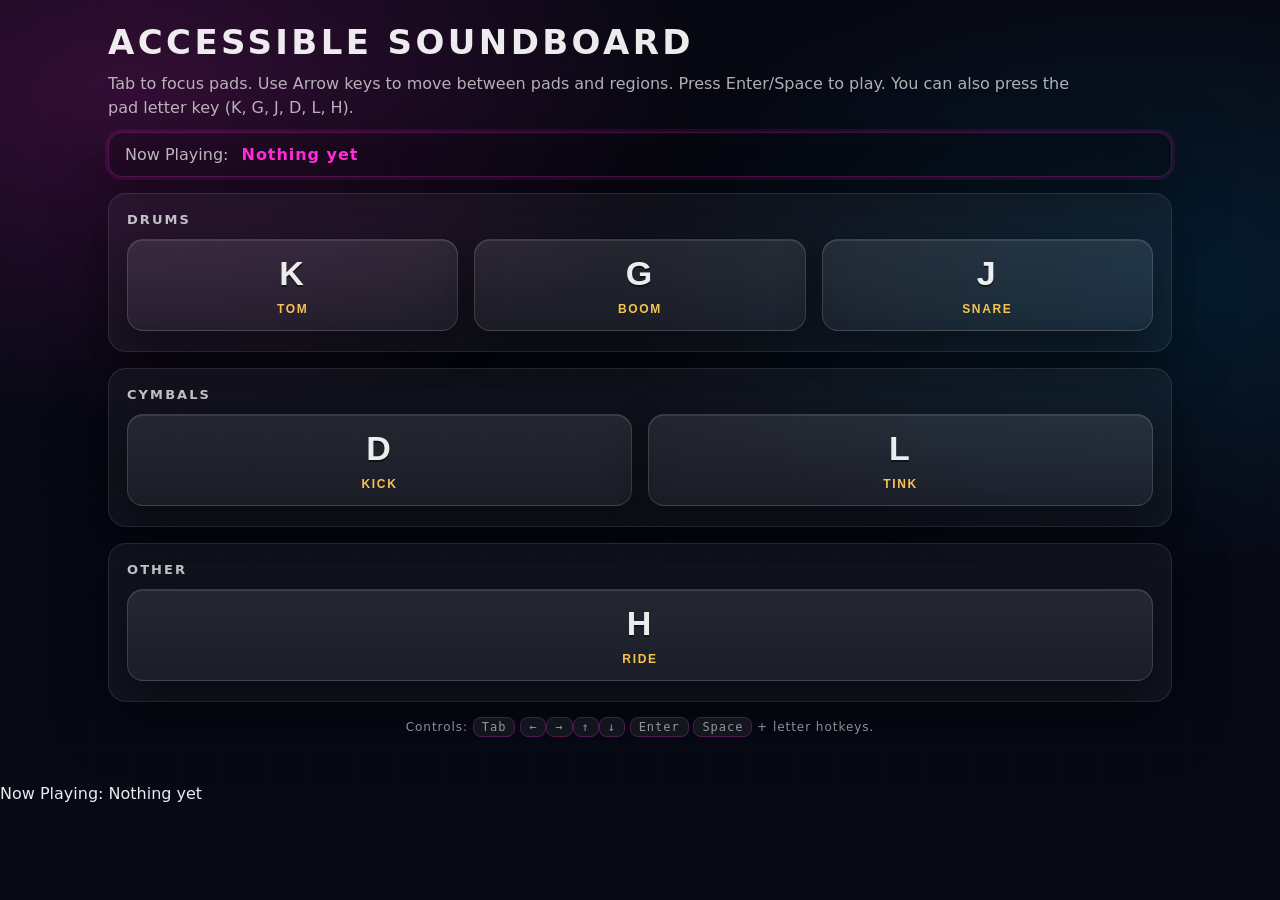
==== Accessible Interface 2/css/index.html @ 223567c2 "Added now playing text update feature" ====
<!doctype html>
<html lang="en">
  <head>
    <meta charset="utf-8" />
    <meta name="viewport" content="width=device-width, initial-scale=1" />
    <title>Accessible Soundboard</title>

    <!-- Link CSS  -->
<link rel="stylesheet" href="../css/style.css">
  </head>

  <body>
    <main class="app" aria-describedby="instructions">
      <header class="header">
        <h1 class="title">Accessible Soundboard</h1>

        <p class="subtitle" id="instructions">
          Tab to focus pads. Use Arrow keys to move between pads and regions. Press Enter/Space to play.
          You can also press the pad letter key (K, G, J, D, L, H).
        </p>

        <div class="now-playing" aria-live="polite" aria-atomic="true">
          <span class="np-label">Now Playing:</span>
          <span class="np-value" id="nowPlayingText">Nothing yet</span>
        </div>

        <!-- Screen reader status -->
        <p id="srStatus" class="sr-only" aria-live="polite" aria-atomic="true">Ready.</p>
      </header>

      <!-- ====== DRUMS (3 pads in HTML ) ====== -->
      <section class="region" data-region="drums" aria-labelledby="drumsTitle">
        <h2 class="region-title" id="drumsTitle">DRUMS</h2>

        <div class="pad-grid pad-grid--3" role="group" aria-label="Drum pads">
          <button
            class="pad"
            type="button"
            data-region="drums"
            data-key="K"
            data-label="Tom"
            data-file="./sounds/tom.mp3"
            data-index="0"
            aria-label="Tom pad. Key K."
          >
            <span class="pad-key" aria-hidden="true">K</span>
            <span class="pad-name" aria-hidden="true">TOM</span>
          </button>

          <button
            class="pad"
            type="button"
            data-region="drums"
            data-key="G"
            data-label="Boom"
            data-file="./sounds/boom.mp3"
            data-index="1"
            aria-label="Boom pad. Key G."
          >
            <span class="pad-key" aria-hidden="true">G</span>
            <span class="pad-name" aria-hidden="true">BOOM</span>
          </button>

          <button
            class="pad"
            type="button"
            data-region="drums"
            data-key="J"
            data-label="Snare"
            data-file="./sounds/snare.mp3"
            data-index="2"
            aria-label="Snare pad. Key J."
          >
            <span class="pad-key" aria-hidden="true">J</span>
            <span class="pad-name" aria-hidden="true">SNARE</span>
          </button>
        </div>
      </section>

      <!-- ====== CYMBALS  ====== -->
      <section class="region" data-region="cymbals" aria-labelledby="cymbalsTitle">
        <h2 class="region-title" id="cymbalsTitle">CYMBALS</h2>

        <div
          class="pad-grid pad-grid--2"
          role="group"
          aria-label="Cymbal pads"
          id="cymbalsPads"
        ></div>
      </section>

      <!-- ====== OTHER  ====== -->
      <section class="region" data-region="other" aria-labelledby="otherTitle">
        <h2 class="region-title" id="otherTitle">OTHER</h2>

        <div
          class="pad-grid pad-grid--1"
          role="group"
          aria-label="Other pads"
          id="otherPads"
        ></div>
      </section>

      <footer class="footer">
        Controls:
        <kbd>Tab</kbd>
        <kbd>←</kbd><kbd>→</kbd><kbd>↑</kbd><kbd>↓</kbd>
        <kbd>Enter</kbd>
        <kbd>Space</kbd>
        + letter hotkeys.
      </footer>
    </main>
<p id="status">Now Playing: Nothing yet</p>
    <script src="../js/main.js"></script>
  </body>
</html>
---- Accessible Interface 2/css/style.css ----
:root {
  --bg0: #060711;
  --bg1: #070a16;
  --panel: rgba(255, 255, 255, 0.045);
  --panelBorder: rgba(255, 255, 255, 0.10);

  --padTop: rgba(255, 255, 255, 0.09);
  --padBottom: rgba(255, 255, 255, 0.045);
  --padBorder: rgba(255, 255, 255, 0.14);

  /* ✅ Electric pink accent */
  --accent: #ff2bd6;
  --accentSoft: rgba(255, 43, 214, 0.22);
  --accentRing: rgba(255, 43, 214, 0.55);

  --text: rgba(255, 255, 255, 0.92);
  --muted: rgba(255, 255, 255, 0.68);

  --gold: #f6c453;
}

*,
*::before,
*::after { box-sizing: border-box; }

html, body { height: 100%; }

body {
  margin: 0;
  font-family: ui-sans-serif, system-ui, -apple-system, Segoe UI, Roboto, Arial;
  color: var(--text);
  background:
    radial-gradient(950px 560px at 10% 10%, rgba(255, 43, 214, 0.18), transparent 60%),
    radial-gradient(900px 520px at 90% 30%, rgba(0, 180, 255, 0.12), transparent 60%),
    linear-gradient(180deg, var(--bg0), var(--bg1));
  overflow-x: hidden;
}

/* subtle grid */
body::before {
  content: "";
  position: fixed;
  inset: 0;
  pointer-events: none;
  background-image:
    linear-gradient(to right, rgba(255,255,255,0.07) 1px, transparent 1px),
    linear-gradient(to bottom, rgba(255,255,255,0.07) 1px, transparent 1px);
  background-size: 44px 44px;
  opacity: 0.14;
}

.app {
  max-width: 1100px;
  margin: 0 auto;
  padding: 22px 18px 34px;
}

.header {
  text-align: left;
  margin-bottom: 14px;
}

.title {
  margin: 0;
  font-weight: 900;
  letter-spacing: 0.10em;
  text-transform: uppercase;
  font-size: clamp(22px, 3vw, 34px);
}

.subtitle {
  margin: 10px 0 12px;
  color: var(--muted);
  line-height: 1.5;
  max-width: 980px;
}

.now-playing {
  margin-top: 10px;
  padding: 12px 16px;
  border-radius: 14px;
  background: rgba(0,0,0,0.22);
  border: 1px solid rgba(255, 43, 214, 0.25);
  box-shadow:
    0 0 0 3px rgba(255, 43, 214, 0.10),
    0 18px 60px rgba(0, 0, 0, 0.50);
}

.np-label {
  color: rgba(255,255,255,0.70);
  margin-right: 8px;
}

.np-value {
  color: var(--accent);
  font-weight: 800;
  letter-spacing: 0.06em;
}

/* ===== Regions ===== */
.region {
  margin-top: 16px;
  padding: 18px 18px 20px;
  border-radius: 18px;
  background: var(--panel);
  border: 1px solid var(--panelBorder);
  box-shadow: 0 18px 60px rgba(0,0,0,0.40);
  transition: box-shadow 140ms ease, border-color 140ms ease, transform 140ms ease;
}

.region--focused {
  border-color: rgba(255, 43, 214, 0.40);
  box-shadow:
    0 0 0 3px rgba(255, 43, 214, 0.12),
    0 0 55px rgba(255, 43, 214, 0.12),
    0 18px 60px rgba(0,0,0,0.55);
  transform: translateY(-1px);
}

.region-title {
  margin: 0 0 12px;
  font-size: 13px;
  letter-spacing: 0.16em;
  font-weight: 800;
  text-transform: uppercase;
  color: rgba(255,255,255,0.75);
}

/* ===== Pad grids  ===== */
.pad-grid {
  display: grid;
  gap: 16px;
  align-items: stretch;
}

.pad-grid--3 { grid-template-columns: repeat(3, 1fr); }
.pad-grid--2 { grid-template-columns: repeat(2, 1fr); }
.pad-grid--1 { grid-template-columns: 1fr; }

@media (max-width: 860px) {
  .pad-grid--3 { grid-template-columns: 1fr; }
  .pad-grid--2 { grid-template-columns: 1fr; }
}

/* ===== Pads ===== */
.pad {
  height: 92px;
  width: 100%;
  border-radius: 16px;
  border: 1px solid var(--padBorder);
  background: linear-gradient(180deg, var(--padTop), var(--padBottom));
  box-shadow:
    0 14px 40px rgba(0,0,0,0.48),
    inset 0 1px 0 rgba(255,255,255,0.10);
  cursor: pointer;
  color: var(--text);

  display: grid;
  place-items: center;
  padding: 10px;

  transition: transform 120ms ease, box-shadow 140ms ease, border-color 140ms ease;
}

.pad:hover {
  transform: translateY(-1px);
  border-color: rgba(255, 43, 214, 0.28);
}

/* big letter */
.pad-key {
  font-size: 34px;
  font-weight: 900;
  letter-spacing: 0.06em;
  text-shadow: 0 2px 0 rgba(0,0,0,0.45);
}

.pad-name {
  margin-top: 2px;
  font-size: 12px;
  font-weight: 900;
  letter-spacing: 0.14em;
  color: var(--gold);
}

/* focus ring (keyboard) */
.pad:focus-visible {
  outline: none;
  border-color: rgba(255, 43, 214, 0.95);
  box-shadow:
    0 0 0 3px rgba(255, 43, 214, 0.20),
    0 0 52px rgba(255, 43, 214, 0.20),
    0 18px 55px rgba(0,0,0,0.65);
}

/* played highlight (flash) */
.pad--active {
  border-color: rgba(255, 43, 214, 0.95);
  box-shadow:
    0 0 0 3px rgba(255, 43, 214, 0.20),
    0 0 65px rgba(255, 43, 214, 0.22),
    0 18px 55px rgba(0,0,0,0.70);
  transform: translateY(-2px) scale(1.01);
}

/* footer */
.footer {
  margin-top: 18px;
  text-align: center;
  color: rgba(255,255,255,0.55);
  font-size: 12px;
  letter-spacing: 0.08em;
}

kbd {
  font-family: ui-monospace, SFMono-Regular, Menlo, Monaco, Consolas, monospace;
  background: rgba(255,255,255,0.06);
  border: 1px solid rgba(255, 43, 214, 0.25);
  padding: 2px 8px;
  border-radius: 8px;
}

/* screen reader  */
.sr-only {
  position: absolute !important;
  width: 1px;
  height: 1px;
  padding: 0;
  margin: -1px;
  overflow: hidden;
  clip: rect(0, 0, 0, 0);
  white-space: nowrap;
  border: 0;
}
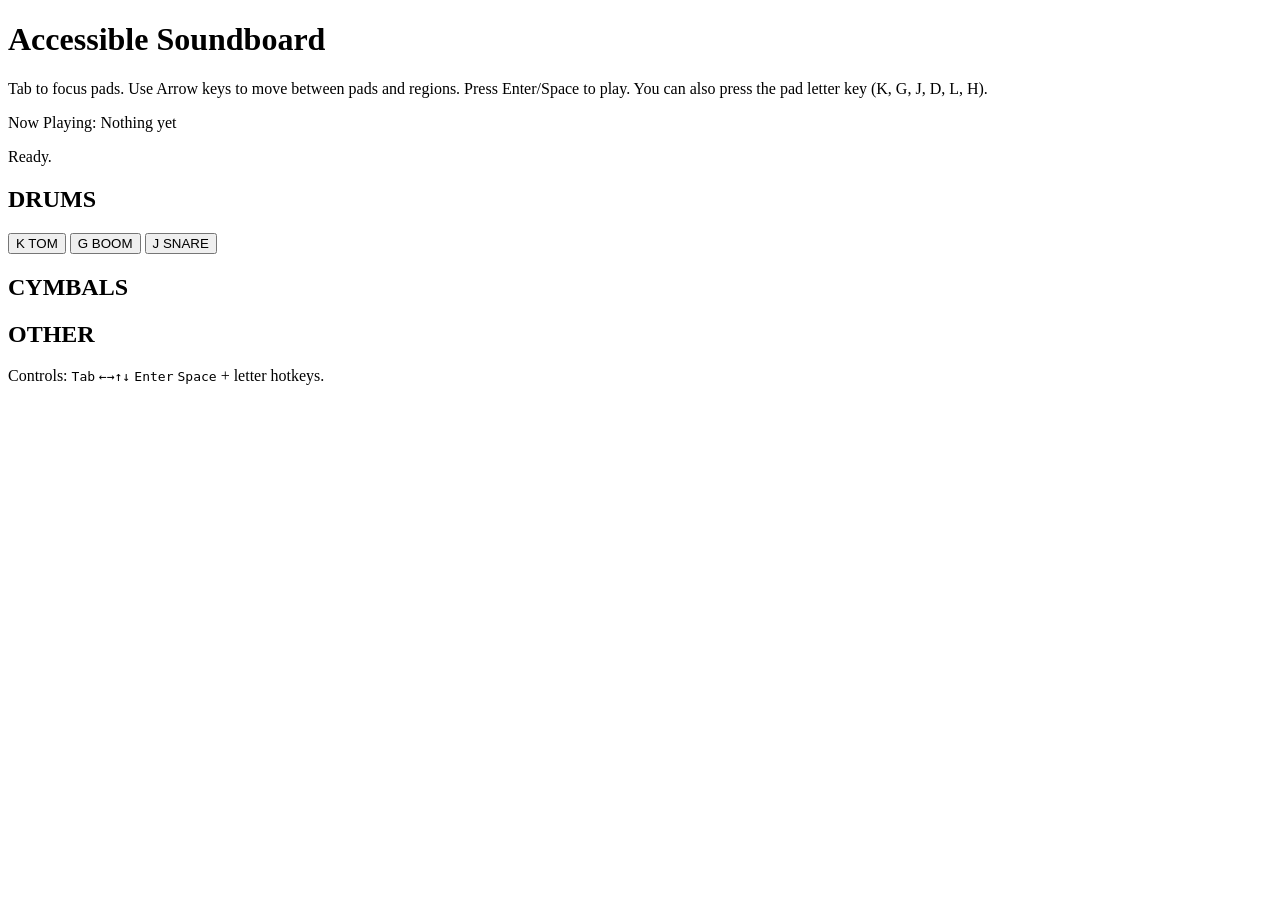
==== commit 75aa7b28: "PR" ====
--- a/Accessible Interface 2/css/index.html
+++ b/Accessible Interface 2/css/index.html
@@ -6,7 +6,7 @@
     <title>Accessible Soundboard</title>
 
     <!-- Link CSS  -->
-<link rel="stylesheet" href="../css/style.css">
+    <link rel="stylesheet" href="/css/style.css" />
   </head>
 
   <body>
@@ -110,7 +110,7 @@
         + letter hotkeys.
       </footer>
     </main>
-<p id="status">Now Playing: Nothing yet</p>
-    <script src="../js/main.js"></script>
+
+    <script type="module" src="/js/main.js"></script>
   </body>
 </html>
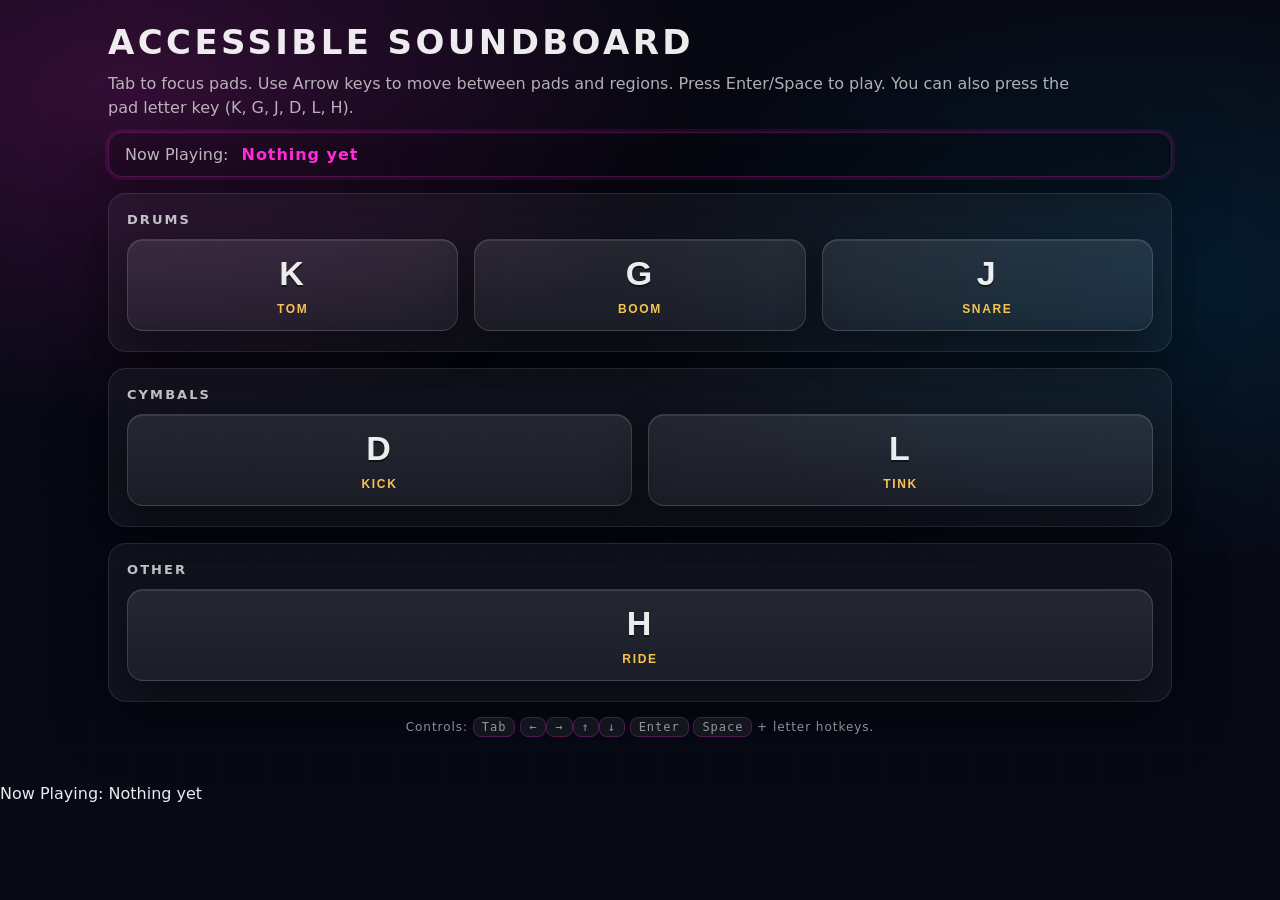
==== commit 73fd347c: "Merge branch 'main' into feature-ui-update" ====
--- a/Accessible Interface 2/css/index.html
+++ b/Accessible Interface 2/css/index.html
@@ -7,6 +7,7 @@
 
     <!-- Link CSS  -->
     <link rel="stylesheet" href="/css/style.css" />
+<link rel="stylesheet" href="../css/style.css">
   </head>
 
   <body>
@@ -112,5 +113,7 @@
     </main>
 
     <script type="module" src="/js/main.js"></script>
+<p id="status">Now Playing: Nothing yet</p>
+    <script src="../js/main.js"></script>
   </body>
 </html>
--- a/Accessible Interface 2/css/style.css
+++ b/Accessible Interface 2/css/style.css
@@ -0,0 +1,234 @@
+:root {
+  --bg0: #060711;
+  --bg1: #070a16;
+  --panel: rgba(255, 255, 255, 0.045);
+  --panelBorder: rgba(255, 255, 255, 0.10);
+
+  --padTop: rgba(255, 255, 255, 0.09);
+  --padBottom: rgba(255, 255, 255, 0.045);
+  --padBorder: rgba(255, 255, 255, 0.14);
+
+  /* ✅ Electric pink accent */
+  --accent: #ff2bd6;
+  --accentSoft: rgba(255, 43, 214, 0.22);
+  --accentRing: rgba(255, 43, 214, 0.55);
+
+  --text: rgba(255, 255, 255, 0.92);
+  --muted: rgba(255, 255, 255, 0.68);
+
+  --gold: #f6c453;
+}
+
+*,
+*::before,
+*::after { box-sizing: border-box; }
+
+html, body { height: 100%; }
+
+body {
+  margin: 0;
+  font-family: ui-sans-serif, system-ui, -apple-system, Segoe UI, Roboto, Arial;
+  color: var(--text);
+  background:
+    radial-gradient(950px 560px at 10% 10%, rgba(255, 43, 214, 0.18), transparent 60%),
+    radial-gradient(900px 520px at 90% 30%, rgba(0, 180, 255, 0.12), transparent 60%),
+    linear-gradient(180deg, var(--bg0), var(--bg1));
+  overflow-x: hidden;
+}
+
+/* subtle grid */
+body::before {
+  content: "";
+  position: fixed;
+  inset: 0;
+  pointer-events: none;
+  background-image:
+    linear-gradient(to right, rgba(255,255,255,0.07) 1px, transparent 1px),
+    linear-gradient(to bottom, rgba(255,255,255,0.07) 1px, transparent 1px);
+  background-size: 44px 44px;
+  opacity: 0.14;
+}
+
+.app {
+  max-width: 1100px;
+  margin: 0 auto;
+  padding: 22px 18px 34px;
+}
+
+.header {
+  text-align: left;
+  margin-bottom: 14px;
+}
+
+.title {
+  margin: 0;
+  font-weight: 900;
+  letter-spacing: 0.10em;
+  text-transform: uppercase;
+  font-size: clamp(22px, 3vw, 34px);
+}
+
+.subtitle {
+  margin: 10px 0 12px;
+  color: var(--muted);
+  line-height: 1.5;
+  max-width: 980px;
+}
+
+.now-playing {
+  margin-top: 10px;
+  padding: 12px 16px;
+  border-radius: 14px;
+  background: rgba(0,0,0,0.22);
+  border: 1px solid rgba(255, 43, 214, 0.25);
+  box-shadow:
+    0 0 0 3px rgba(255, 43, 214, 0.10),
+    0 18px 60px rgba(0, 0, 0, 0.50);
+}
+
+.np-label {
+  color: rgba(255,255,255,0.70);
+  margin-right: 8px;
+}
+
+.np-value {
+  color: var(--accent);
+  font-weight: 800;
+  letter-spacing: 0.06em;
+}
+
+/* ===== Regions ===== */
+.region {
+  margin-top: 16px;
+  padding: 18px 18px 20px;
+  border-radius: 18px;
+  background: var(--panel);
+  border: 1px solid var(--panelBorder);
+  box-shadow: 0 18px 60px rgba(0,0,0,0.40);
+  transition: box-shadow 140ms ease, border-color 140ms ease, transform 140ms ease;
+}
+
+.region--focused {
+  border-color: rgba(255, 43, 214, 0.40);
+  box-shadow:
+    0 0 0 3px rgba(255, 43, 214, 0.12),
+    0 0 55px rgba(255, 43, 214, 0.12),
+    0 18px 60px rgba(0,0,0,0.55);
+  transform: translateY(-1px);
+}
+
+.region-title {
+  margin: 0 0 12px;
+  font-size: 13px;
+  letter-spacing: 0.16em;
+  font-weight: 800;
+  text-transform: uppercase;
+  color: rgba(255,255,255,0.75);
+}
+
+/* ===== Pad grids  ===== */
+.pad-grid {
+  display: grid;
+  gap: 16px;
+  align-items: stretch;
+}
+
+.pad-grid--3 { grid-template-columns: repeat(3, 1fr); }
+.pad-grid--2 { grid-template-columns: repeat(2, 1fr); }
+.pad-grid--1 { grid-template-columns: 1fr; }
+
+@media (max-width: 860px) {
+  .pad-grid--3 { grid-template-columns: 1fr; }
+  .pad-grid--2 { grid-template-columns: 1fr; }
+}
+
+/* ===== Pads ===== */
+.pad {
+  height: 92px;
+  width: 100%;
+  border-radius: 16px;
+  border: 1px solid var(--padBorder);
+  background: linear-gradient(180deg, var(--padTop), var(--padBottom));
+  box-shadow:
+    0 14px 40px rgba(0,0,0,0.48),
+    inset 0 1px 0 rgba(255,255,255,0.10);
+  cursor: pointer;
+  color: var(--text);
+
+  display: grid;
+  place-items: center;
+  padding: 10px;
+
+  transition: transform 120ms ease, box-shadow 140ms ease, border-color 140ms ease;
+}
+
+.pad:hover {
+  transform: translateY(-1px);
+  border-color: rgba(255, 43, 214, 0.28);
+}
+
+/* big letter */
+.pad-key {
+  font-size: 34px;
+  font-weight: 900;
+  letter-spacing: 0.06em;
+  text-shadow: 0 2px 0 rgba(0,0,0,0.45);
+}
+
+.pad-name {
+  margin-top: 2px;
+  font-size: 12px;
+  font-weight: 900;
+  letter-spacing: 0.14em;
+  color: var(--gold);
+}
+
+/* focus ring (keyboard) */
+.pad:focus-visible {
+  outline: none;
+  border-color: rgba(255, 43, 214, 0.95);
+  box-shadow:
+    0 0 0 3px rgba(255, 43, 214, 0.20),
+    0 0 52px rgba(255, 43, 214, 0.20),
+    0 18px 55px rgba(0,0,0,0.65);
+}
+
+/* played highlight (flash) */
+.pad--active {
+  border-color: rgba(255, 43, 214, 0.95);
+  box-shadow:
+    0 0 0 3px rgba(255, 43, 214, 0.20),
+    0 0 65px rgba(255, 43, 214, 0.22),
+    0 18px 55px rgba(0,0,0,0.70);
+  transform: translateY(-2px) scale(1.01);
+}
+
+/* footer */
+.footer {
+  margin-top: 18px;
+  text-align: center;
+  color: rgba(255,255,255,0.55);
+  font-size: 12px;
+  letter-spacing: 0.08em;
+}
+
+kbd {
+  font-family: ui-monospace, SFMono-Regular, Menlo, Monaco, Consolas, monospace;
+  background: rgba(255,255,255,0.06);
+  border: 1px solid rgba(255, 43, 214, 0.25);
+  padding: 2px 8px;
+  border-radius: 8px;
+}
+
+/* screen reader  */
+.sr-only {
+  position: absolute !important;
+  width: 1px;
+  height: 1px;
+  padding: 0;
+  margin: -1px;
+  overflow: hidden;
+  clip: rect(0, 0, 0, 0);
+  white-space: nowrap;
+  border: 0;
+}
